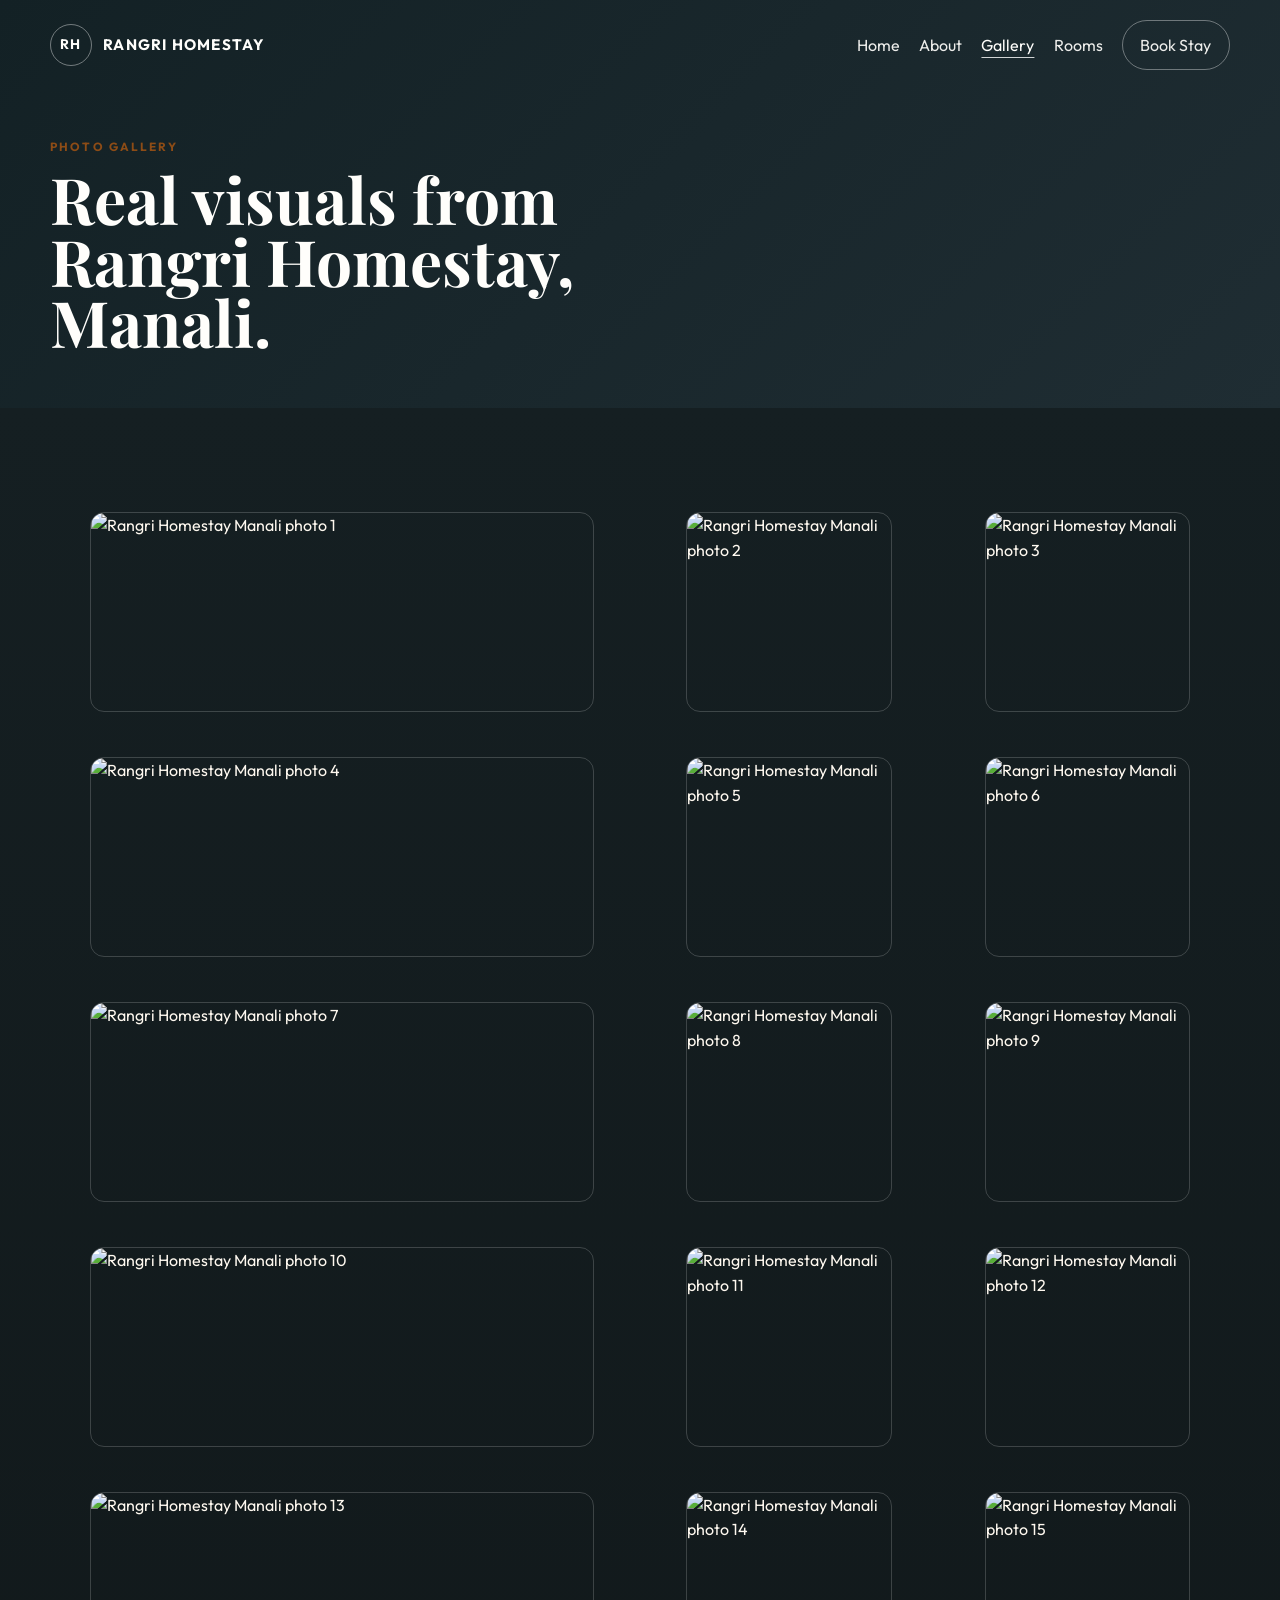
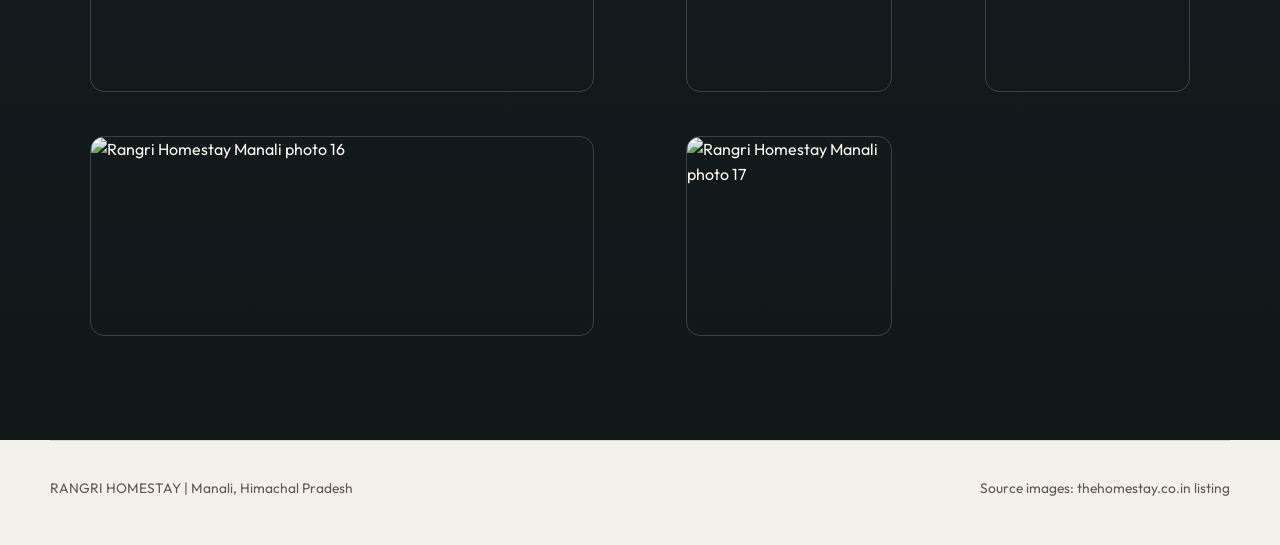
==== gallery.html @ 6e00585e "Initial commit: Rangri Homestay multipage website" ====
<!DOCTYPE html>
<html lang="en">
  <head>
    <meta charset="UTF-8" />
    <meta name="viewport" content="width=device-width, initial-scale=1.0" />
    <title>RANGRI HOMESTAY | Gallery</title>
    <link rel="preconnect" href="https://fonts.googleapis.com" />
    <link rel="preconnect" href="https://fonts.gstatic.com" crossorigin />
    <link
      href="https://fonts.googleapis.com/css2?family=Outfit:wght@300;400;500;600;700;800&family=Playfair+Display:wght@500;600;700;800&display=swap"
      rel="stylesheet"
    />
    <link rel="stylesheet" href="styles.css" />
  </head>
  <body data-page="gallery">
    <div class="ambient ambient-one"></div>
    <div class="ambient ambient-two"></div>
    <header class="subhero">
      <nav class="navbar container">
        <a class="brand" href="index.html">
          <span class="brand-dot">RH</span>
          <span>RANGRI HOMESTAY</span>
        </a>
        <div class="nav-links">
          <a href="index.html" data-nav="home">Home</a>
          <a href="about.html" data-nav="about">About</a>
          <a href="gallery.html" data-nav="gallery">Gallery</a>
          <a href="rooms.html" data-nav="rooms">Rooms</a>
          <a href="booking.html" class="nav-book" data-nav="booking">Book Stay</a>
        </div>
      </nav>
      <div class="container subhero-content reveal">
        <p class="eyebrow">Photo Gallery</p>
        <h1>Real visuals from Rangri Homestay, Manali.</h1>
      </div>
    </header>
    <main>
      <section class="section section-dark reveal">
        <div class="container">
          <div class="gallery-grid" id="galleryGrid"></div>
        </div>
      </section>
    </main>
    <div class="lightbox" id="lightbox" aria-hidden="true">
      <button id="closeLightbox" class="lightbox-close" aria-label="Close image">x</button>
      <img id="lightboxImage" src="" alt="Rangri Homestay photo preview" />
    </div>
    <footer class="footer container">
      <p>RANGRI HOMESTAY | Manali, Himachal Pradesh</p>
      <p>Source images: thehomestay.co.in listing</p>
    </footer>
    <script src="script.js"></script>
  </body>
</html>
---- styles.css ----
:root {
  --bg: #f4f1ea;
  --ink: #161311;
  --muted: #5f5853;
  --surface: rgba(255, 252, 248, 0.8);
  --surface-strong: #fffcf7;
  --line: rgba(22, 19, 17, 0.12);
  --accent: #ba6d2d;
  --accent-deep: #8d4c16;
  --pine: #203c35;
  --night: #10191b;
  --shadow: 0 24px 60px rgba(15, 11, 8, 0.12);
}

* {
  box-sizing: border-box;
}

html,
body {
  margin: 0;
  padding: 0;
  scroll-behavior: smooth;
}

body {
  font-family: "Outfit", sans-serif;
  color: var(--ink);
  background:
    radial-gradient(80vw 80vw at 0% 10%, rgba(186, 109, 45, 0.2), transparent 45%),
    radial-gradient(80vw 80vw at 100% 60%, rgba(32, 60, 53, 0.22), transparent 45%),
    var(--bg);
  line-height: 1.55;
}

.ambient {
  position: fixed;
  width: 460px;
  height: 460px;
  border-radius: 50%;
  filter: blur(80px);
  opacity: 0.22;
  z-index: -1;
  pointer-events: none;
}

.ambient-one {
  top: -180px;
  left: -160px;
  background: #cf8548;
}

.ambient-two {
  right: -180px;
  bottom: -180px;
  background: #356857;
}

.container {
  width: min(1180px, calc(100% - 2rem));
  margin: 0 auto;
}

a {
  text-decoration: none;
  color: inherit;
}

.eyebrow {
  margin: 0 0 0.75rem;
  font-size: 0.74rem;
  text-transform: uppercase;
  letter-spacing: 0.18em;
  color: var(--accent-deep);
  font-weight: 700;
}

h1,
h2,
h3 {
  font-family: "Playfair Display", serif;
  line-height: 0.96;
  margin: 0;
}

.hero {
  position: relative;
  min-height: 100vh;
  background: var(--hero-bg, linear-gradient(rgba(16, 25, 27, 0.3), rgba(16, 25, 27, 0.7)));
  transition: background-image 900ms ease;
  color: #fffefb;
}

.hero::after {
  content: "";
  position: absolute;
  inset: 0;
  background: linear-gradient(110deg, rgba(16, 25, 27, 0.56), rgba(16, 25, 27, 0.72));
}

.hero > * {
  position: relative;
  z-index: 2;
}

.navbar {
  display: flex;
  justify-content: space-between;
  align-items: center;
  gap: 1rem;
  padding: 1.25rem 0;
}

.brand {
  display: inline-flex;
  align-items: center;
  gap: 0.7rem;
  font-size: 0.95rem;
  font-weight: 700;
  letter-spacing: 0.08em;
}

.brand-dot {
  width: 42px;
  height: 42px;
  border: 1px solid rgba(255, 255, 255, 0.4);
  border-radius: 50%;
  display: grid;
  place-items: center;
  font-size: 0.86rem;
}

.nav-links {
  display: flex;
  align-items: center;
  gap: 1.2rem;
}

.nav-links a {
  opacity: 0.92;
}

.nav-links a.active {
  opacity: 1;
  text-decoration: underline;
  text-decoration-color: rgba(255, 255, 255, 0.8);
  text-underline-offset: 6px;
}

.nav-book {
  padding: 0.72rem 1.1rem;
  border: 1px solid rgba(255, 255, 255, 0.4);
  border-radius: 999px;
}

.hero-main {
  display: grid;
  grid-template-columns: 1.2fr 0.8fr;
  gap: 2rem;
  align-items: end;
  padding: 6.5rem 0 4rem;
}

.hero-left h1 {
  font-size: clamp(2.8rem, 7vw, 5.6rem);
  max-width: 11ch;
  margin-bottom: 1rem;
}

.lead {
  font-size: 1.03rem;
  max-width: 60ch;
  color: rgba(255, 255, 255, 0.9);
}

.hero-actions {
  margin: 1.8rem 0 2rem;
  display: flex;
  flex-wrap: wrap;
  gap: 0.8rem;
}

.btn {
  border-radius: 999px;
  padding: 0.86rem 1.4rem;
  display: inline-flex;
  justify-content: center;
  align-items: center;
  font-weight: 700;
  transition: transform 160ms ease, opacity 160ms ease;
}

.btn:hover {
  transform: translateY(-2px);
}

.btn-solid {
  background: linear-gradient(135deg, var(--accent), var(--accent-deep));
  color: #fff;
  border: 0;
}

.btn-glass {
  border: 1px solid rgba(255, 255, 255, 0.45);
  background: rgba(255, 255, 255, 0.08);
  color: #fff;
}

.metrics {
  display: grid;
  grid-template-columns: repeat(3, minmax(80px, 1fr));
  gap: 0.75rem;
}

.metric {
  border: 1px solid rgba(255, 255, 255, 0.26);
  border-radius: 18px;
  padding: 0.85rem 0.8rem;
  background: rgba(255, 255, 255, 0.08);
}

.metric strong {
  display: block;
  font-size: 1.7rem;
  line-height: 1;
}

.metric span {
  font-size: 0.82rem;
  opacity: 0.92;
}

.hero-panel {
  padding: 1.4rem;
  border-radius: 24px;
  background: rgba(255, 255, 255, 0.12);
  backdrop-filter: blur(12px);
  border: 1px solid rgba(255, 255, 255, 0.28);
}

.panel-title {
  margin: 0 0 0.9rem;
  font-size: 1.2rem;
  font-weight: 700;
}

.hero-panel ul {
  margin: 0 0 1rem;
  padding-left: 1.1rem;
  display: grid;
  gap: 0.56rem;
}

.panel-note {
  margin: 0;
  font-size: 0.8rem;
  color: rgba(255, 255, 255, 0.84);
}

.section {
  padding: 5.5rem 0;
}

.subhero {
  background: linear-gradient(135deg, #132125, #1f2d33);
  color: #fffefb;
}

.subhero-content {
  padding: 3rem 0 3.5rem;
}

.subhero-content h1 {
  font-size: clamp(2.2rem, 5vw, 4rem);
  max-width: 14ch;
}

.section-dark {
  background: linear-gradient(180deg, #151f22, #11181a);
  color: #fef8ef;
}

.section-dark .eyebrow {
  color: #f7c798;
}

.section-head {
  max-width: 760px;
  margin-bottom: 1.8rem;
}

.section-head h2 {
  font-size: clamp(2.1rem, 5vw, 3.8rem);
}

.feature-grid {
  display: grid;
  grid-template-columns: repeat(3, 1fr);
  gap: 1rem;
}

.feature-grid article {
  border: 1px solid var(--line);
  border-radius: 20px;
  padding: 1.2rem;
  background: var(--surface);
}

.feature-grid h3 {
  margin-bottom: 0.6rem;
  font-size: 1.42rem;
}

.feature-grid p {
  margin: 0;
  color: var(--muted);
}

.gallery-grid {
  display: grid;
  grid-template-columns: repeat(12, 1fr);
  gap: 0.8rem;
}

.photo-tile {
  position: relative;
  border-radius: 14px;
  overflow: hidden;
  min-height: 200px;
  border: 1px solid rgba(255, 255, 255, 0.18);
  cursor: zoom-in;
}

.photo-tile:nth-child(6n + 1),
.photo-tile:nth-child(6n + 4) {
  grid-column: span 6;
}

.photo-tile:nth-child(6n + 2),
.photo-tile:nth-child(6n + 3),
.photo-tile:nth-child(6n + 5),
.photo-tile:nth-child(6n + 6) {
  grid-column: span 3;
}

.photo-tile img {
  width: 100%;
  height: 100%;
  object-fit: cover;
  transition: transform 350ms ease;
}

.photo-tile:hover img {
  transform: scale(1.06);
}

.rooms-grid {
  display: grid;
  grid-template-columns: repeat(3, 1fr);
  gap: 1rem;
}

.room-card {
  border: 1px solid var(--line);
  border-radius: 20px;
  background: var(--surface-strong);
  overflow: hidden;
  box-shadow: var(--shadow);
}

.room-card img {
  width: 100%;
  height: 210px;
  object-fit: cover;
}

.room-card-body {
  padding: 1rem;
}

.room-card h3 {
  font-size: 1.42rem;
  margin-bottom: 0.5rem;
}

.room-card p {
  margin: 0 0 0.7rem;
  color: var(--muted);
}

.price-line {
  display: flex;
  justify-content: space-between;
  align-items: center;
  font-weight: 700;
}

.booking-wrap {
  border-radius: 24px;
  padding: 1.25rem;
  border: 1px solid var(--line);
  background: var(--surface-strong);
  display: grid;
  grid-template-columns: 1fr 1fr;
  gap: 1rem;
}

.booking-wrap.single {
  grid-template-columns: 1fr;
  max-width: 700px;
  margin: 0 auto;
}

.booking-copy h2 {
  font-size: clamp(2rem, 5vw, 3.2rem);
  margin-bottom: 1rem;
}

.booking-copy p {
  color: var(--muted);
}

.booking-form {
  display: grid;
  gap: 0.75rem;
}

.booking-form label {
  display: grid;
  gap: 0.38rem;
  font-size: 0.86rem;
  text-transform: uppercase;
  letter-spacing: 0.06em;
  font-weight: 600;
  color: #544f49;
}

.booking-form input,
.booking-form select {
  border: 1px solid var(--line);
  border-radius: 12px;
  font: inherit;
  padding: 0.72rem 0.8rem;
  background: #fff;
}

.two-col {
  display: grid;
  grid-template-columns: 1fr 1fr;
  gap: 0.7rem;
}

.full {
  width: 100%;
}

.form-note {
  min-height: 1.3rem;
  margin: 0;
  font-size: 0.92rem;
}

.lightbox {
  position: fixed;
  inset: 0;
  background: rgba(0, 0, 0, 0.88);
  display: none;
  place-items: center;
  z-index: 40;
}

.lightbox.open {
  display: grid;
}

.lightbox img {
  width: min(92vw, 980px);
  max-height: 85vh;
  object-fit: contain;
  border-radius: 8px;
}

.lightbox-close {
  position: absolute;
  top: 1rem;
  right: 1rem;
  width: 42px;
  height: 42px;
  border: 1px solid rgba(255, 255, 255, 0.5);
  color: #fff;
  background: transparent;
  border-radius: 50%;
  cursor: pointer;
}

.footer {
  display: flex;
  justify-content: space-between;
  flex-wrap: wrap;
  gap: 0.65rem;
  border-top: 1px solid var(--line);
  padding: 1.4rem 0 2rem;
  color: var(--muted);
  font-size: 0.86rem;
}

.reveal {
  opacity: 0;
  transform: translateY(24px);
  transition: opacity 550ms ease, transform 550ms ease;
}

.reveal.visible {
  opacity: 1;
  transform: translateY(0);
}

@media (max-width: 980px) {
  .hero-main,
  .booking-wrap {
    grid-template-columns: 1fr;
  }

  .feature-grid,
  .rooms-grid {
    grid-template-columns: 1fr 1fr;
  }

  .photo-tile:nth-child(6n + 1),
  .photo-tile:nth-child(6n + 4),
  .photo-tile:nth-child(6n + 2),
  .photo-tile:nth-child(6n + 3),
  .photo-tile:nth-child(6n + 5),
  .photo-tile:nth-child(6n + 6) {
    grid-column: span 6;
  }
}

@media (max-width: 720px) {
  .nav-links a:not(.nav-book) {
    display: none;
  }

  .hero-main {
    padding-top: 4rem;
  }

  .metrics,
  .feature-grid,
  .rooms-grid,
  .two-col {
    grid-template-columns: 1fr;
  }

  .photo-tile:nth-child(6n + 1),
  .photo-tile:nth-child(6n + 4),
  .photo-tile:nth-child(6n + 2),
  .photo-tile:nth-child(6n + 3),
  .photo-tile:nth-child(6n + 5),
  .photo-tile:nth-child(6n + 6) {
    grid-column: span 12;
  }

  .section {
    padding: 4.4rem 0;
  }
}
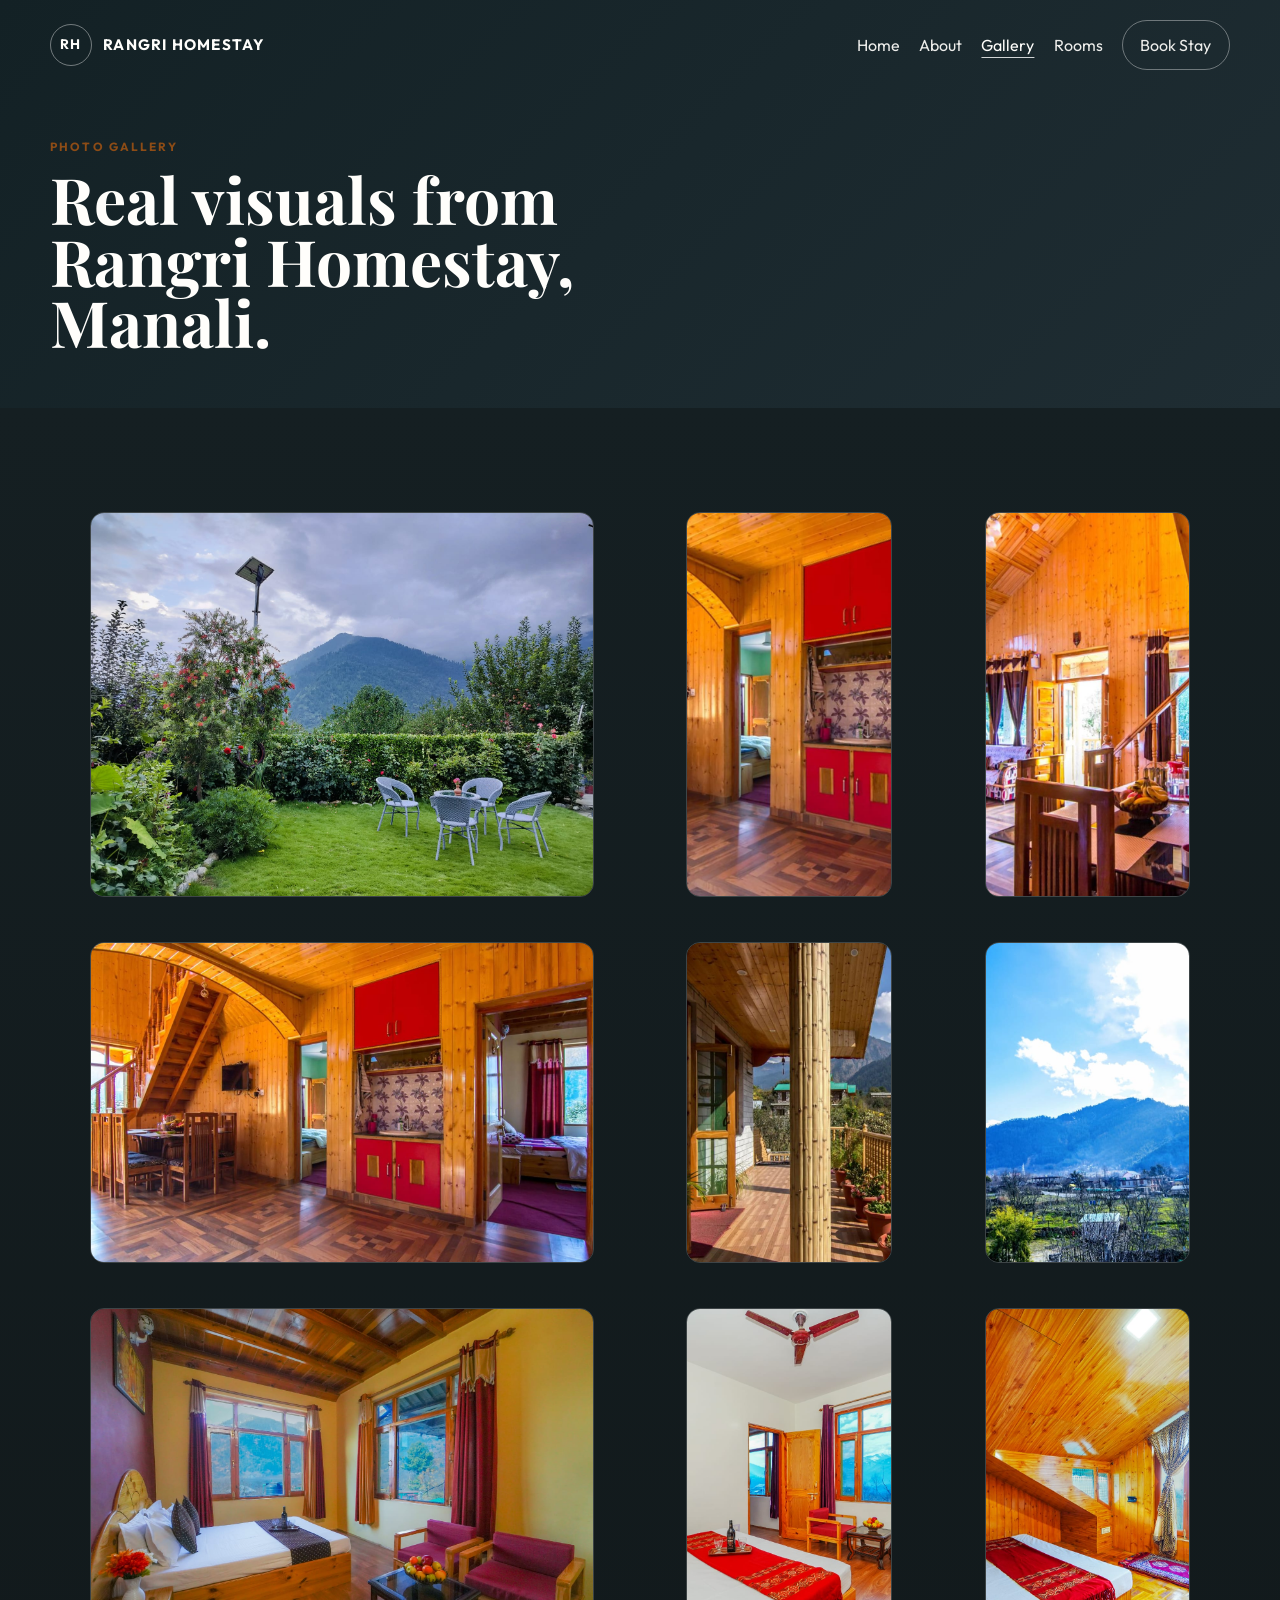
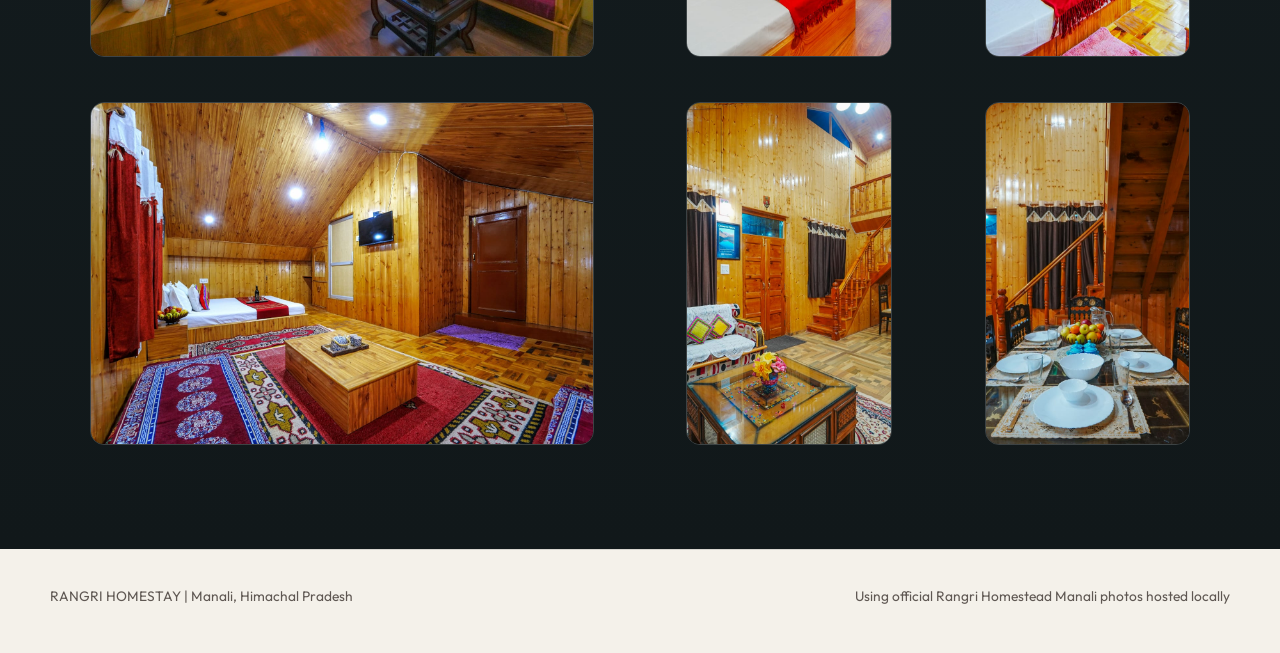
==== commit d15abbb8: "Use local Rangri Homestead photos and fix gallery loading" ====
--- a/gallery.html
+++ b/gallery.html
@@ -47,7 +47,7 @@
     </div>
     <footer class="footer container">
       <p>RANGRI HOMESTAY | Manali, Himachal Pradesh</p>
-      <p>Source images: thehomestay.co.in listing</p>
+      <p>Using official Rangri Homestead Manali photos hosted locally</p>
     </footer>
     <script src="script.js"></script>
   </body>
